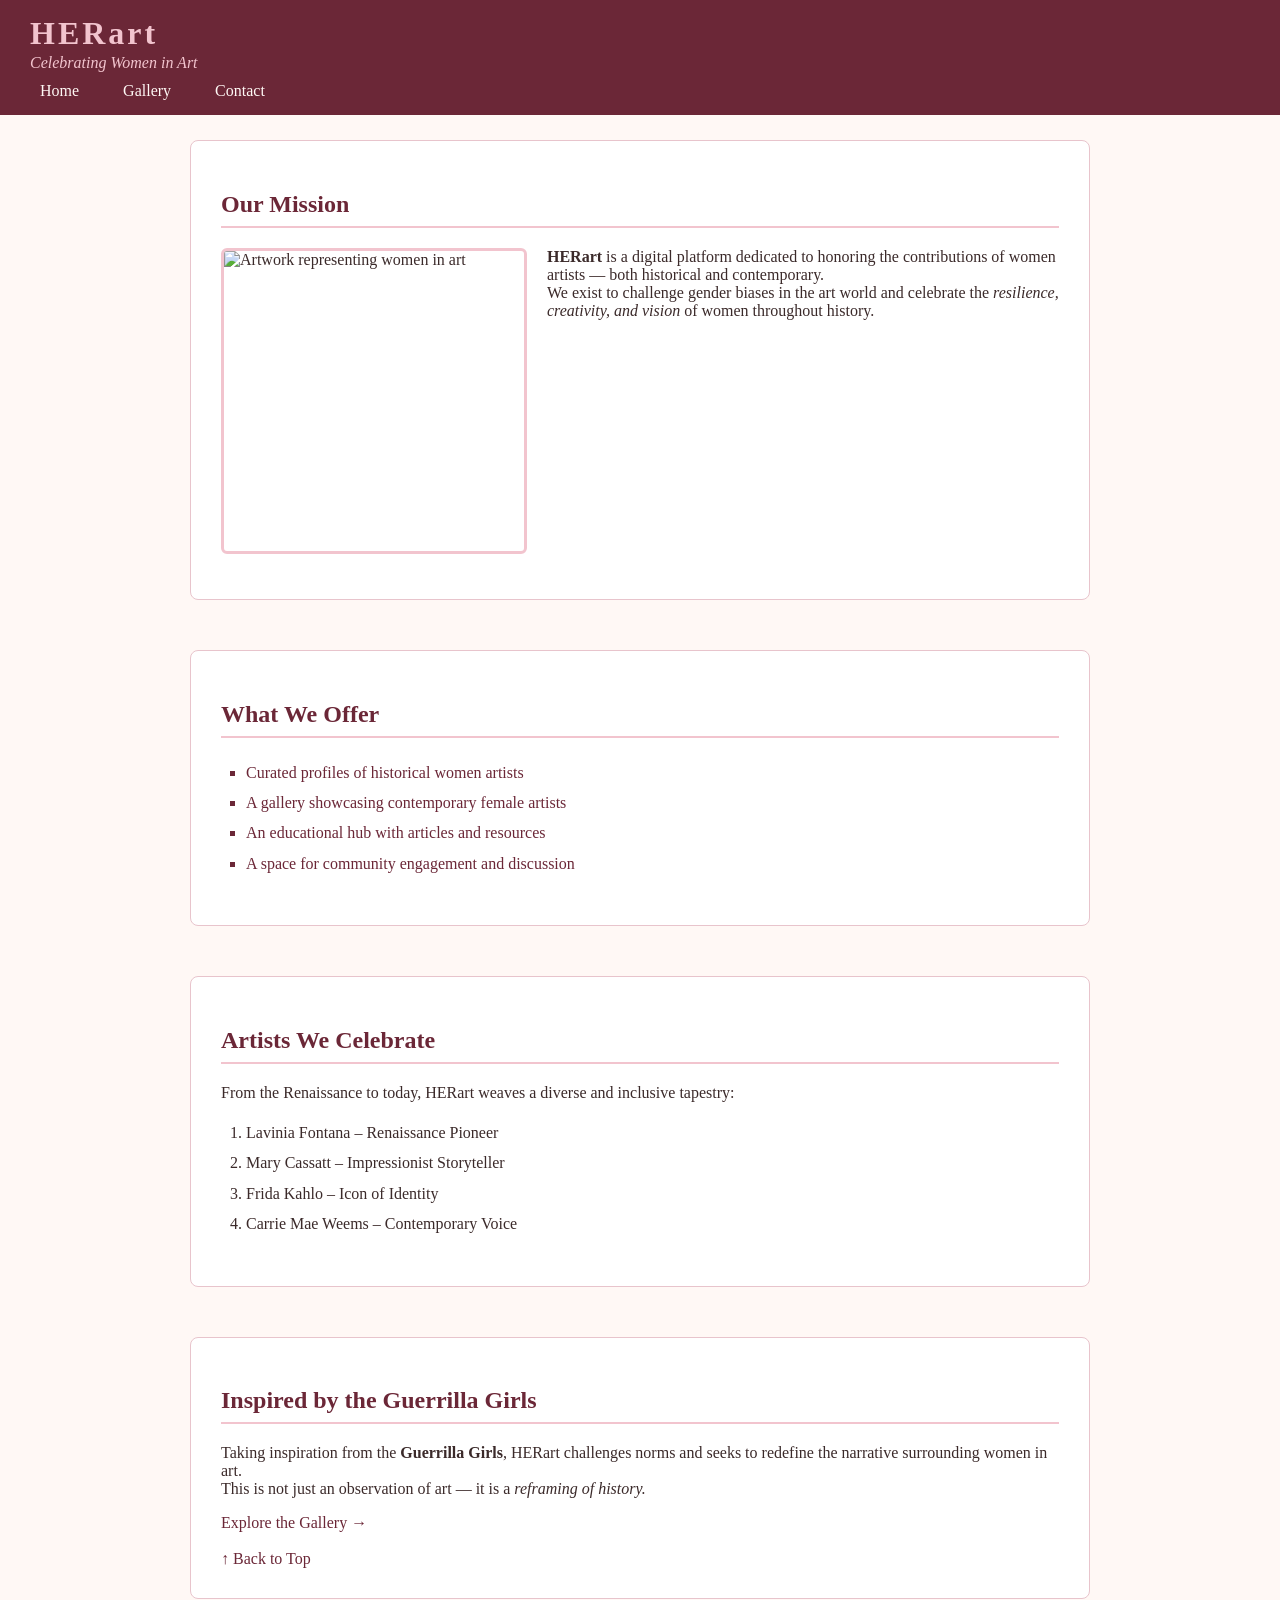
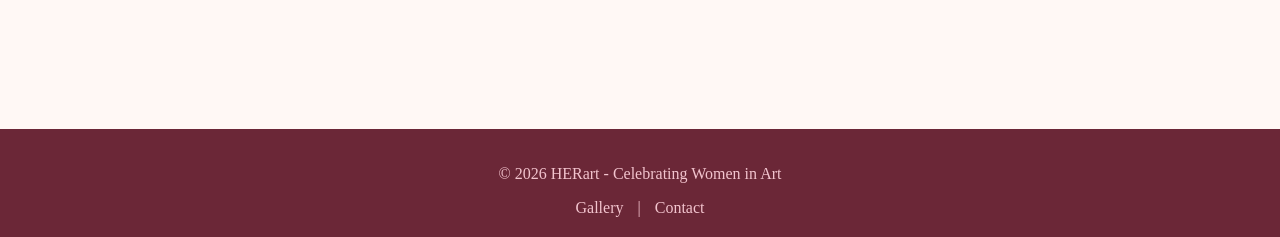
==== index.html @ e2203a82 "Add files via upload" ====
<!DOCTYPE html>
<html lang="en">

<head>
  <meta charset="UTF-8" />
  <meta name="viewport" content="width=device-width, initial-scale=1.0" />
  <title>HERart - Celebrating Women in Art</title>
  <!-- Link to external stylesheet (CSS Chapter: Moving to External Stylesheet) -->
  <link rel="stylesheet" href="styles.css" />
</head>

<body>

  <!-- =====================
       HEADER / NAV
       (CSS Chapter: Fixed Positioning)
  ===================== -->
  <header id="top">
    <h1>HERart</h1>
    <p>Celebrating Women in Art</p>

    <!-- Navigation with folder structure links (HTML Chapter: Navigating Folder Structure) -->
    <nav>
      <a href="index.html" title="Go to Home Page">Home</a>
      <a href="gallery.html" title="View the Artist Gallery">Gallery</a>
      <a href="contact.html" title="Contact Us">Contact</a>
    </nav>
  </header>

  <!-- =====================
       MAIN CONTENT
  ===================== -->
  <main>

    <!-- On-page anchor target (HTML Chapter: On-page anchors) -->
    <section id="mission">
      <h2>Our Mission</h2>

      <!-- img with src, height, width, alt attributes (HTML Chapter: img, attributes) -->
      <img
        src="images/frontpageart.jpg"
        alt="Artwork representing women in art"
        width="300"
        height="300"
      />

      <!-- br for line breaks, strong and em for nesting inline elements -->
      <p>
        <strong>HERart</strong> is a digital platform dedicated to honoring the contributions
        of women artists — both historical and contemporary.<br />
        We exist to challenge gender biases in the art world and celebrate the
        <em>resilience, creativity, and vision</em> of women throughout history.
      </p>
    </section>

    <section id="what-we-offer">
      <h2>What We Offer</h2>

      <!-- Unordered list (HTML Chapter: ol, ul, li) -->
      <ul>
        <li>Curated profiles of historical women artists</li>
        <li>A gallery showcasing contemporary female artists</li>
        <li>An educational hub with articles and resources</li>
        <li>A space for community engagement and discussion</li>
      </ul>
    </section>

    <section id="artists">
      <h2>Artists We Celebrate</h2>
      <p>From the Renaissance to today, HERart weaves a diverse and inclusive tapestry:</p>

      <!-- Ordered list (HTML Chapter: ol, ul, li) -->
      <ol>
        <li>Lavinia Fontana – Renaissance Pioneer</li>
        <li>Mary Cassatt – Impressionist Storyteller</li>
        <li>Frida Kahlo – Icon of Identity</li>
        <li>Carrie Mae Weems – Contemporary Voice</li>
      </ol>
    </section>

    <section id="inspiration">
      <h2>Inspired by the Guerrilla Girls</h2>
      <p>
        Taking inspiration from the <strong>Guerrilla Girls</strong>, HERart challenges norms
        and seeks to redefine the narrative surrounding women in art.<br />
        This is not just an observation of art — it is a <em>reframing of history.</em>
      </p>

      <!-- Anchor link with href and title (HTML Chapter: a, anchor, link, href, title) -->
      <a href="gallery.html" title="Visit the HERart Gallery">Explore the Gallery &rarr;</a>

      <!-- On-page anchor link back to top (HTML Chapter: On-page anchors) -->
      <br /><br />
      <a href="#top" title="Back to top of page">&#8593; Back to Top</a>
    </section>

  </main>

  <!-- =====================
       FOOTER
  ===================== -->
  <footer>
    <p>&copy; 2026 HERart - Celebrating Women in Art</p>
    <a href="gallery.html" title="Go to Gallery">Gallery</a> |
    <a href="contact.html" title="Go to Contact">Contact</a>
  </footer>

</body>
</html>
---- styles.css ----
/* =====================
   HERart - External Stylesheet
   CSS Chapter: Moving to External Stylesheet
   ===================== */

/* =====================
   Base Reset
   CSS Chapter: Overwriting HTML Element Styles
   ===================== */
body {
  margin: 0;
  padding: 0;
  font-family: Georgia, serif;
  background-color: #fff8f5;
  color: #3b2a2a;
}

h1, h2, h3 {
  font-family: Georgia, serif;
}

/* =====================
   HEADER
   CSS Chapter: Fixed Positioning
   ===================== */
header {
  position: fixed;
  top: 0;
  left: 0;
  width: 100%;
  background-color: #6b2737;
  color: #fff8f5;
  padding: 15px 30px;
  z-index: 100;
  box-sizing: border-box;
}

header h1 {
  margin: 0;
  font-size: 2em;
  letter-spacing: 3px;
  color: #f2c4ce;
}

header p {
  margin: 2px 0 10px 0;
  font-style: italic;
  color: #f2c4ce;
}

/* =====================
   NAVIGATION
   CSS Chapter: Link State Styling
   ===================== */
nav a {
  color: #fff8f5;
  text-decoration: none;
  margin-right: 20px;
  font-size: 1em;
  padding: 5px 10px;
  border-radius: 4px;
}

nav a:hover {
  background-color: #f2c4ce;
  color: #6b2737;
  text-decoration: underline;
}

nav a:visited {
  color: #f9dde2;
}

/* =====================
   MAIN CONTENT
   CSS Chapter: Box Model - margin, padding
   ===================== */
main {
  margin-top: 120px;
  padding: 20px 60px;
  max-width: 900px;
  margin-left: auto;
  margin-right: auto;
}

/* =====================
   SECTIONS
   CSS Chapter: Background, Align, Box Model
   ===================== */
section {
  margin-bottom: 50px;
  padding: 30px;
  background-color: #ffffff;
  border: 1px solid #e8c4cc;
  border-radius: 8px;
  position: relative;
  z-index: 1;
}

h2 {
  color: #6b2737;
  border-bottom: 2px solid #f2c4ce;
  padding-bottom: 8px;
}

h3 {
  color: #a04455;
}

/* =====================
   IMAGES
   CSS Chapter: Float
   ===================== */
img {
  float: left;
  margin: 0 20px 15px 0;
  border: 3px solid #f2c4ce;
  border-radius: 6px;
}

/* Clear float after sections */
section::after {
  content: "";
  display: block;
  clear: both;
}

/* =====================
   LINKS
   CSS Chapter: Link State Styling
   ===================== */
a {
  color: #6b2737;
  text-decoration: none;
}

a:hover {
  text-decoration: underline;
  color: #a04455;
}

a:visited {
  color: #9b6b75;
}

/* =====================
   SPAN
   CSS Chapter: Within-local-tag Style and Span
   ===================== */
span.highlight {
  background-color: #f2c4ce;
  padding: 2px 6px;
  border-radius: 3px;
  font-weight: bold;
}

/* =====================
   LISTS
   CSS Chapter: Custom Style Selectors
   ===================== */
ul, ol {
  padding-left: 25px;
  line-height: 1.9;
}

ul li {
  list-style-type: square;
  color: #6b2737;
}

ol li {
  color: #3b2a2a;
}

/* =====================
   FOOTER
   CSS Chapter: Background, Align
   ===================== */
footer {
  background-color: #6b2737;
  color: #f2c4ce;
  text-align: center;
  padding: 20px;
  margin-top: 60px;
}

footer a {
  color: #f2c4ce;
  margin: 0 10px;
}

footer a:hover {
  color: #ffffff;
  text-decoration: underline;
}
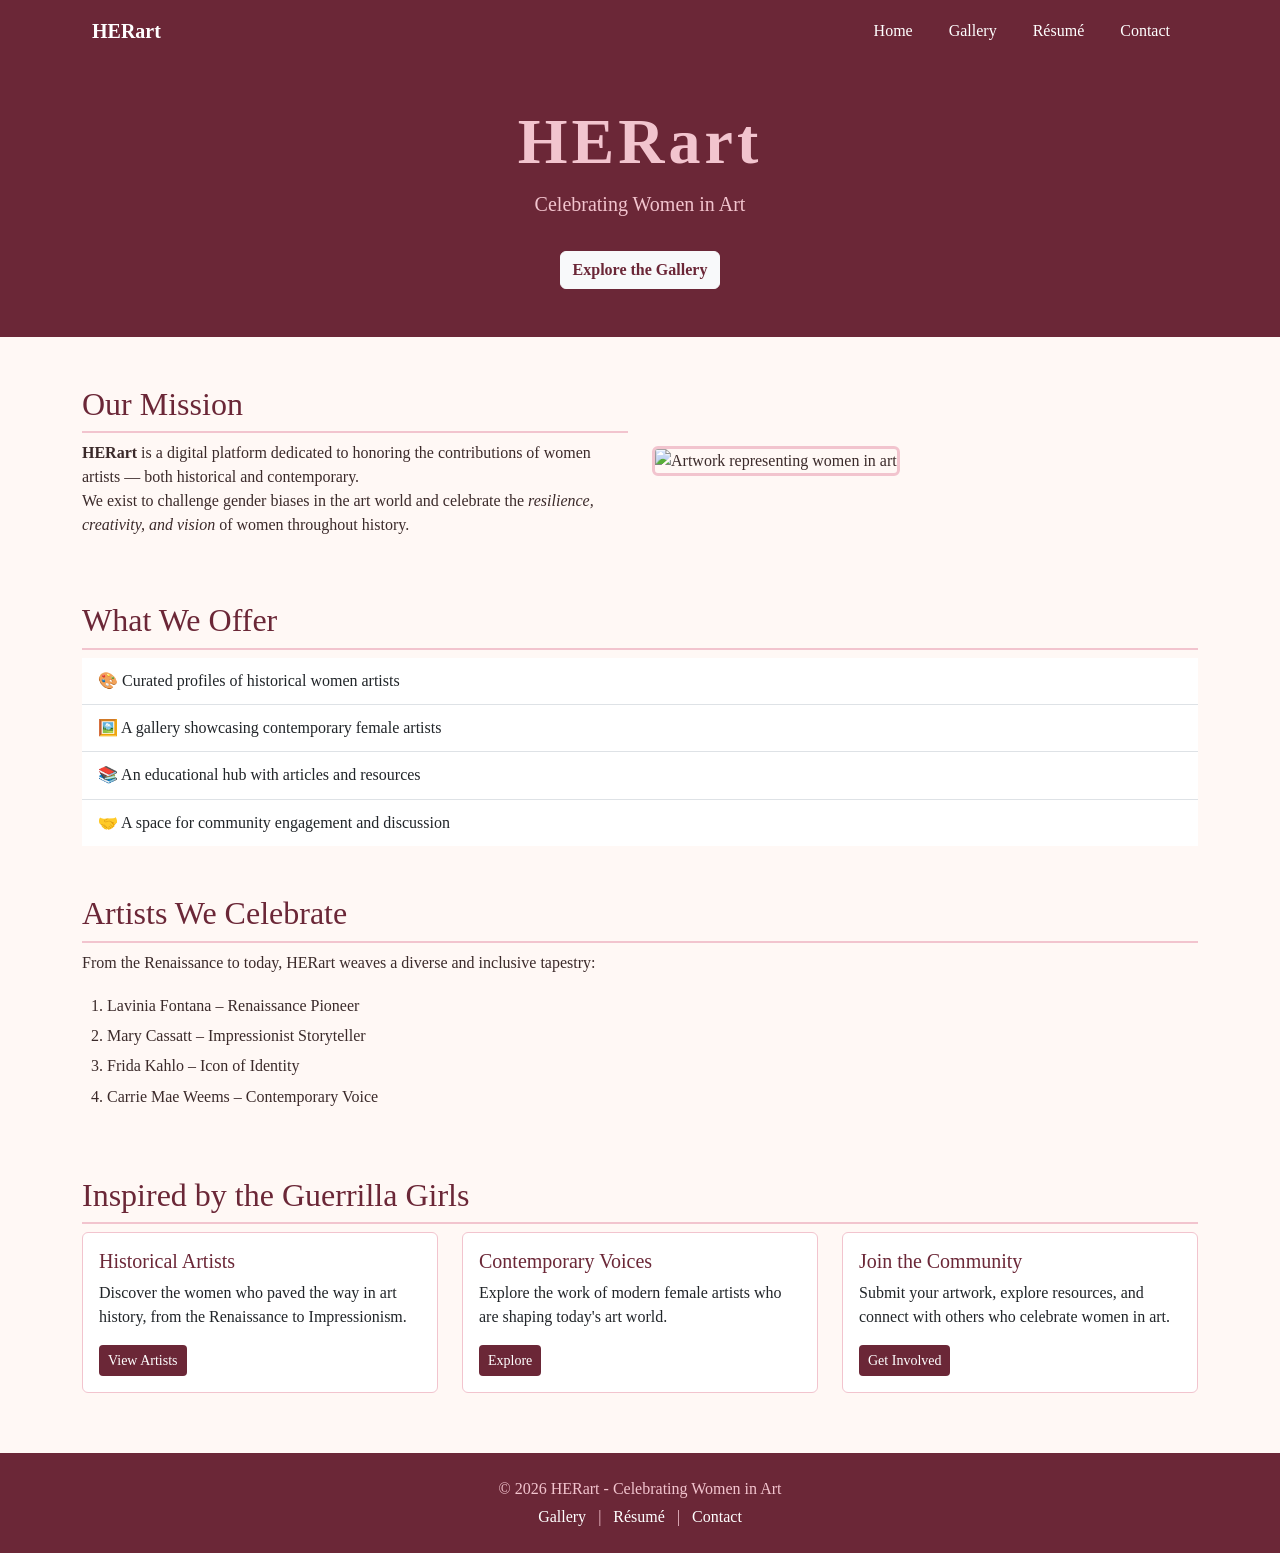
==== commit d20ec6b1: "Update index.html" ====
--- a/index.html
+++ b/index.html
@@ -5,105 +5,142 @@
   <meta charset="UTF-8" />
   <meta name="viewport" content="width=device-width, initial-scale=1.0" />
   <title>HERart - Celebrating Women in Art</title>
-  <!-- Link to external stylesheet (CSS Chapter: Moving to External Stylesheet) -->
+  <!-- Bootstrap CSS -->
+  <link href="https://cdn.jsdelivr.net/npm/bootstrap@5.3.0/dist/css/bootstrap.min.css" rel="stylesheet" />
+  <!-- Custom Stylesheet -->
   <link rel="stylesheet" href="styles.css" />
 </head>
 
 <body>
 
-  <!-- =====================
-       HEADER / NAV
-       (CSS Chapter: Fixed Positioning)
-  ===================== -->
-  <header id="top">
-    <h1>HERart</h1>
-    <p>Celebrating Women in Art</p>
+  <!-- NAVBAR (Bootstrap Component) -->
+  <nav class="navbar navbar-expand-lg fixed-top" style="background-color: #6b2737;">
+    <div class="container">
+      <a class="navbar-brand text-white fw-bold" href="index.html">HERart</a>
+      <button class="navbar-toggler" type="button" data-bs-toggle="collapse" data-bs-target="#navbarNav">
+        <span class="navbar-toggler-icon"></span>
+      </button>
+      <div class="collapse navbar-collapse" id="navbarNav">
+        <ul class="navbar-nav ms-auto">
+          <li class="nav-item">
+            <a class="nav-link text-white" href="index.html">Home</a>
+          </li>
+          <li class="nav-item">
+            <a class="nav-link text-white" href="gallery.html">Gallery</a>
+          </li>
+          <li class="nav-item">
+            <a class="nav-link text-white" href="resume.html">Résumé</a>
+          </li>
+          <li class="nav-item">
+            <a class="nav-link text-white" href="contact.html">Contact</a>
+          </li>
+        </ul>
+      </div>
+    </div>
+  </nav>
 
-    <!-- Navigation with folder structure links (HTML Chapter: Navigating Folder Structure) -->
-    <nav>
-      <a href="index.html" title="Go to Home Page">Home</a>
-      <a href="gallery.html" title="View the Artist Gallery">Gallery</a>
-      <a href="contact.html" title="Contact Us">Contact</a>
-    </nav>
-  </header>
+  <!-- HERO SECTION -->
+  <div class="container-fluid py-5 text-white text-center" style="background-color: #6b2737; margin-top: 56px;">
+    <div class="container">
+      <h1 class="display-3 fw-bold" style="color: #f2c4ce; letter-spacing: 4px;">HERart</h1>
+      <p class="lead" style="color: #f2c4ce;">Celebrating Women in Art</p>
+      <a href="gallery.html" class="btn btn-light mt-3" style="color: #6b2737; font-weight: bold;">Explore the Gallery</a>
+    </div>
+  </div>
 
-  <!-- =====================
-       MAIN CONTENT
-  ===================== -->
-  <main>
+  <!-- MAIN CONTENT -->
+  <div class="container my-5" id="top">
 
-    <!-- On-page anchor target (HTML Chapter: On-page anchors) -->
-    <section id="mission">
-      <h2>Our Mission</h2>
+    <!-- MISSION -->
+    <div class="row align-items-center mb-5" id="mission">
+      <div class="col-md-6">
+        <h2 style="color: #6b2737;">Our Mission</h2>
+        <p>
+          <strong>HERart</strong> is a digital platform dedicated to honoring the contributions
+          of women artists — both historical and contemporary.<br />
+          We exist to challenge gender biases in the art world and celebrate the
+          <em>resilience, creativity, and vision</em> of women throughout history.
+        </p>
+      </div>
+      <div class="col-md-6 text-center">
+        <img src="images/frontpageart.jpg" alt="Artwork representing women in art"
+          class="img-fluid rounded" style="border: 3px solid #f2c4ce; max-height: 300px;" />
+      </div>
+    </div>
 
-      <!-- img with src, height, width, alt attributes (HTML Chapter: img, attributes) -->
-      <img
-        src="images/frontpageart.jpg"
-        alt="Artwork representing women in art"
-        width="300"
-        height="300"
-      />
+    <!-- WHAT WE OFFER -->
+    <div class="row mb-5" id="what-we-offer">
+      <div class="col-12">
+        <h2 style="color: #6b2737;">What We Offer</h2>
+        <ul class="list-group list-group-flush">
+          <li class="list-group-item">🎨 Curated profiles of historical women artists</li>
+          <li class="list-group-item">🖼️ A gallery showcasing contemporary female artists</li>
+          <li class="list-group-item">📚 An educational hub with articles and resources</li>
+          <li class="list-group-item">🤝 A space for community engagement and discussion</li>
+        </ul>
+      </div>
+    </div>
 
-      <!-- br for line breaks, strong and em for nesting inline elements -->
-      <p>
-        <strong>HERart</strong> is a digital platform dedicated to honoring the contributions
-        of women artists — both historical and contemporary.<br />
-        We exist to challenge gender biases in the art world and celebrate the
-        <em>resilience, creativity, and vision</em> of women throughout history.
-      </p>
-    </section>
+    <!-- ARTISTS WE CELEBRATE -->
+    <div class="row mb-5" id="artists">
+      <div class="col-12">
+        <h2 style="color: #6b2737;">Artists We Celebrate</h2>
+        <p>From the Renaissance to today, HERart weaves a diverse and inclusive tapestry:</p>
+        <ol>
+          <li>Lavinia Fontana – Renaissance Pioneer</li>
+          <li>Mary Cassatt – Impressionist Storyteller</li>
+          <li>Frida Kahlo – Icon of Identity</li>
+          <li>Carrie Mae Weems – Contemporary Voice</li>
+        </ol>
+      </div>
+    </div>
 
-    <section id="what-we-offer">
-      <h2>What We Offer</h2>
+    <!-- CARDS SECTION -->
+    <div class="row mb-5" id="inspiration">
+      <div class="col-12">
+        <h2 style="color: #6b2737;">Inspired by the Guerrilla Girls</h2>
+      </div>
+      <div class="col-md-4">
+        <div class="card h-100" style="border-color: #f2c4ce;">
+          <div class="card-body">
+            <h5 class="card-title" style="color: #6b2737;">Historical Artists</h5>
+            <p class="card-text">Discover the women who paved the way in art history, from the Renaissance to Impressionism.</p>
+            <a href="gallery.html" class="btn btn-sm" style="background-color: #6b2737; color: white;">View Artists</a>
+          </div>
+        </div>
+      </div>
+      <div class="col-md-4">
+        <div class="card h-100" style="border-color: #f2c4ce;">
+          <div class="card-body">
+            <h5 class="card-title" style="color: #6b2737;">Contemporary Voices</h5>
+            <p class="card-text">Explore the work of modern female artists who are shaping today's art world.</p>
+            <a href="gallery.html" class="btn btn-sm" style="background-color: #6b2737; color: white;">Explore</a>
+          </div>
+        </div>
+      </div>
+      <div class="col-md-4">
+        <div class="card h-100" style="border-color: #f2c4ce;">
+          <div class="card-body">
+            <h5 class="card-title" style="color: #6b2737;">Join the Community</h5>
+            <p class="card-text">Submit your artwork, explore resources, and connect with others who celebrate women in art.</p>
+            <a href="contact.html" class="btn btn-sm" style="background-color: #6b2737; color: white;">Get Involved</a>
+          </div>
+        </div>
+      </div>
+    </div>
 
-      <!-- Unordered list (HTML Chapter: ol, ul, li) -->
-      <ul>
-        <li>Curated profiles of historical women artists</li>
-        <li>A gallery showcasing contemporary female artists</li>
-        <li>An educational hub with articles and resources</li>
-        <li>A space for community engagement and discussion</li>
-      </ul>
-    </section>
+  </div>
 
-    <section id="artists">
-      <h2>Artists We Celebrate</h2>
-      <p>From the Renaissance to today, HERart weaves a diverse and inclusive tapestry:</p>
-
-      <!-- Ordered list (HTML Chapter: ol, ul, li) -->
-      <ol>
-        <li>Lavinia Fontana – Renaissance Pioneer</li>
-        <li>Mary Cassatt – Impressionist Storyteller</li>
-        <li>Frida Kahlo – Icon of Identity</li>
-        <li>Carrie Mae Weems – Contemporary Voice</li>
-      </ol>
-    </section>
-
-    <section id="inspiration">
-      <h2>Inspired by the Guerrilla Girls</h2>
-      <p>
-        Taking inspiration from the <strong>Guerrilla Girls</strong>, HERart challenges norms
-        and seeks to redefine the narrative surrounding women in art.<br />
-        This is not just an observation of art — it is a <em>reframing of history.</em>
-      </p>
-
-      <!-- Anchor link with href and title (HTML Chapter: a, anchor, link, href, title) -->
-      <a href="gallery.html" title="Visit the HERart Gallery">Explore the Gallery &rarr;</a>
-
-      <!-- On-page anchor link back to top (HTML Chapter: On-page anchors) -->
-      <br /><br />
-      <a href="#top" title="Back to top of page">&#8593; Back to Top</a>
-    </section>
-
-  </main>
-
-  <!-- =====================
-       FOOTER
-  ===================== -->
-  <footer>
-    <p>&copy; 2026 HERart - Celebrating Women in Art</p>
-    <a href="gallery.html" title="Go to Gallery">Gallery</a> |
-    <a href="contact.html" title="Go to Contact">Contact</a>
+  <!-- FOOTER -->
+  <footer class="text-center py-4" style="background-color: #6b2737; color: #f2c4ce;">
+    <p class="mb-1">&copy; 2026 HERart - Celebrating Women in Art</p>
+    <a href="gallery.html" class="text-white mx-2">Gallery</a> |
+    <a href="resume.html" class="text-white mx-2">Résumé</a> |
+    <a href="contact.html" class="text-white mx-2">Contact</a>
   </footer>
 
+  <!-- Bootstrap JS -->
+  <script src="https://cdn.jsdelivr.net/npm/bootstrap@5.3.0/dist/js/bootstrap.bundle.min.js"></script>
+
 </body>
-</html>+</html>
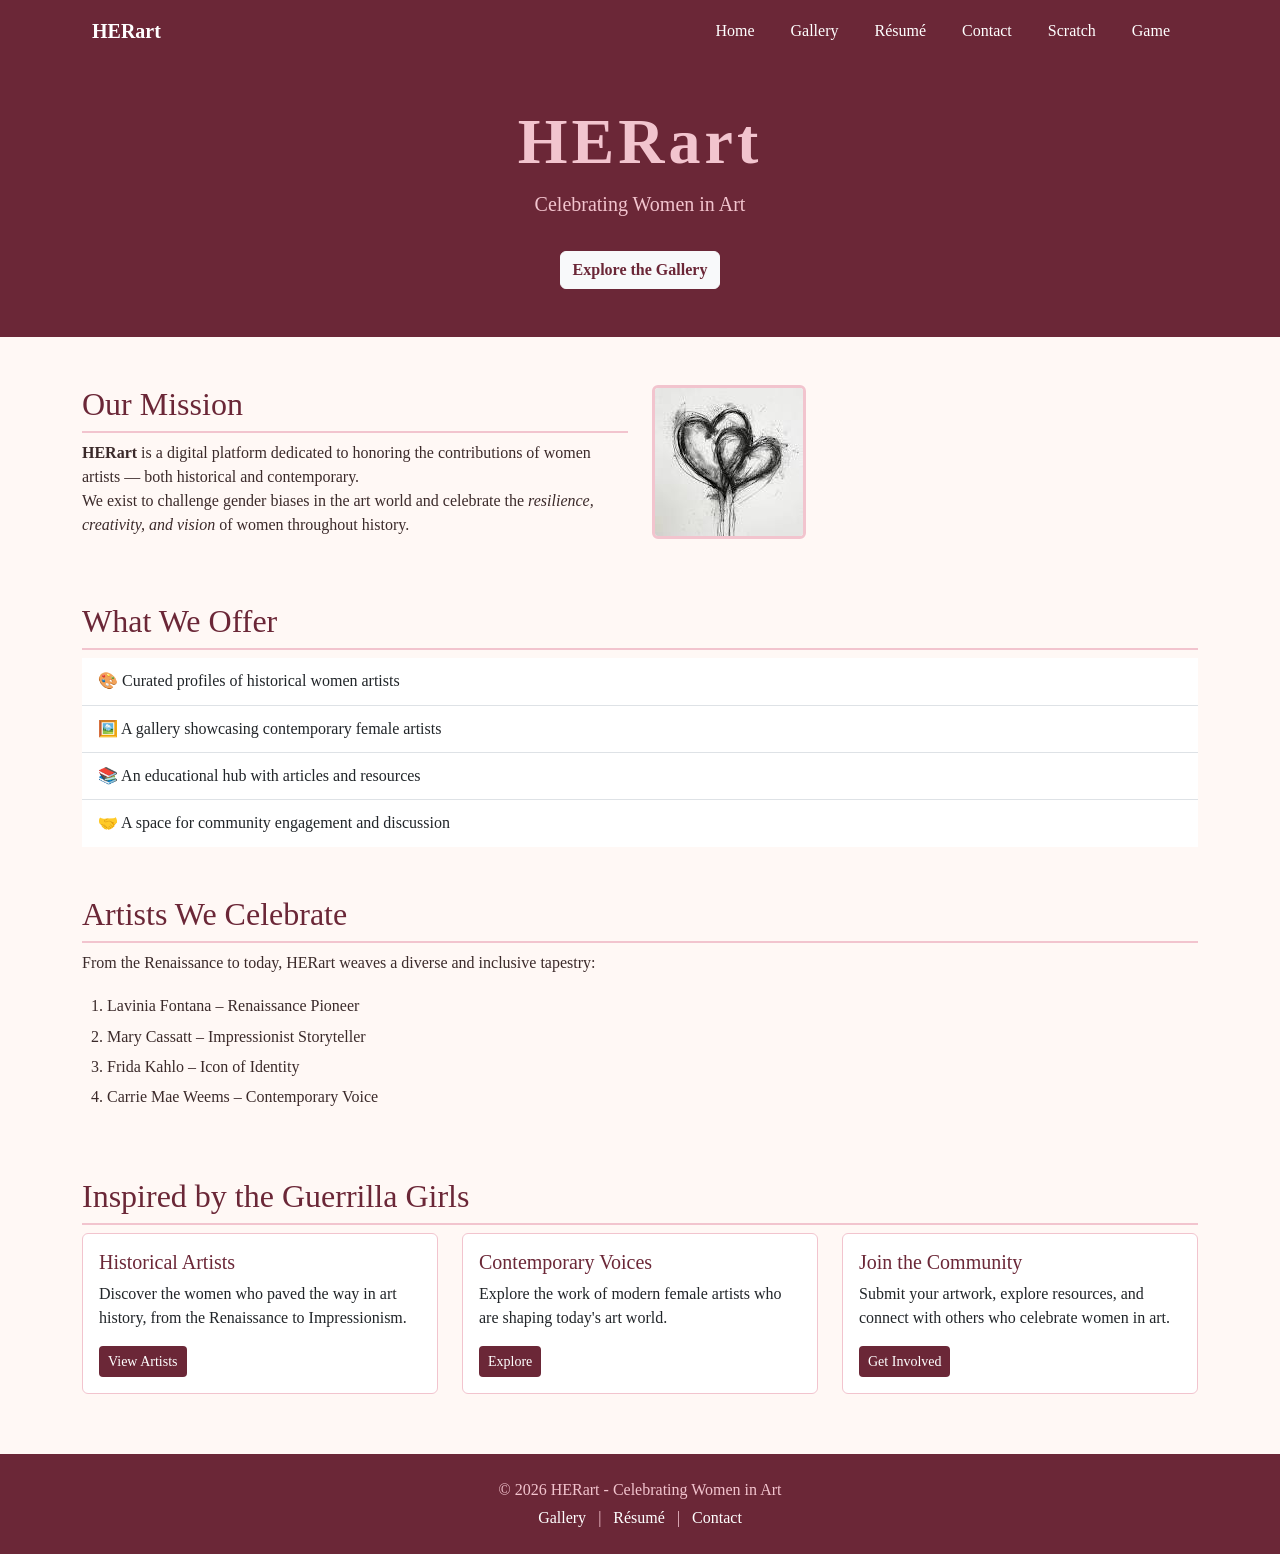
==== commit aa501ea0: "Update index.html" ====
--- a/index.html
+++ b/index.html
@@ -13,7 +13,7 @@
 
 <body>
 
-  <!-- NAVBAR (Bootstrap Component) -->
+ <!-- NAVBAR (Bootstrap Component) -->
   <nav class="navbar navbar-expand-lg fixed-top" style="background-color: #6b2737;">
     <div class="container">
       <a class="navbar-brand text-white fw-bold" href="index.html">HERart</a>
@@ -22,18 +22,12 @@
       </button>
       <div class="collapse navbar-collapse" id="navbarNav">
         <ul class="navbar-nav ms-auto">
-          <li class="nav-item">
-            <a class="nav-link text-white" href="index.html">Home</a>
-          </li>
-          <li class="nav-item">
-            <a class="nav-link text-white" href="gallery.html">Gallery</a>
-          </li>
-          <li class="nav-item">
-            <a class="nav-link text-white" href="resume.html">Résumé</a>
-          </li>
-          <li class="nav-item">
-            <a class="nav-link text-white" href="contact.html">Contact</a>
-          </li>
+          <li class="nav-item"><a class="nav-link text-white" href="index.html">Home</a></li>
+          <li class="nav-item"><a class="nav-link text-white" href="gallery.html">Gallery</a></li>
+          <li class="nav-item"><a class="nav-link text-white" href="resume.html">Résumé</a></li>
+          <li class="nav-item"><a class="nav-link text-white" href="contact.html">Contact</a></li>
+          <li class="nav-item"><a class="nav-link text-white" href="scratch.html">Scratch</a></li>
+          <li class="nav-item"><a class="nav-link text-white" href="webapp.html">Game</a></li>
         </ul>
       </div>
     </div>
